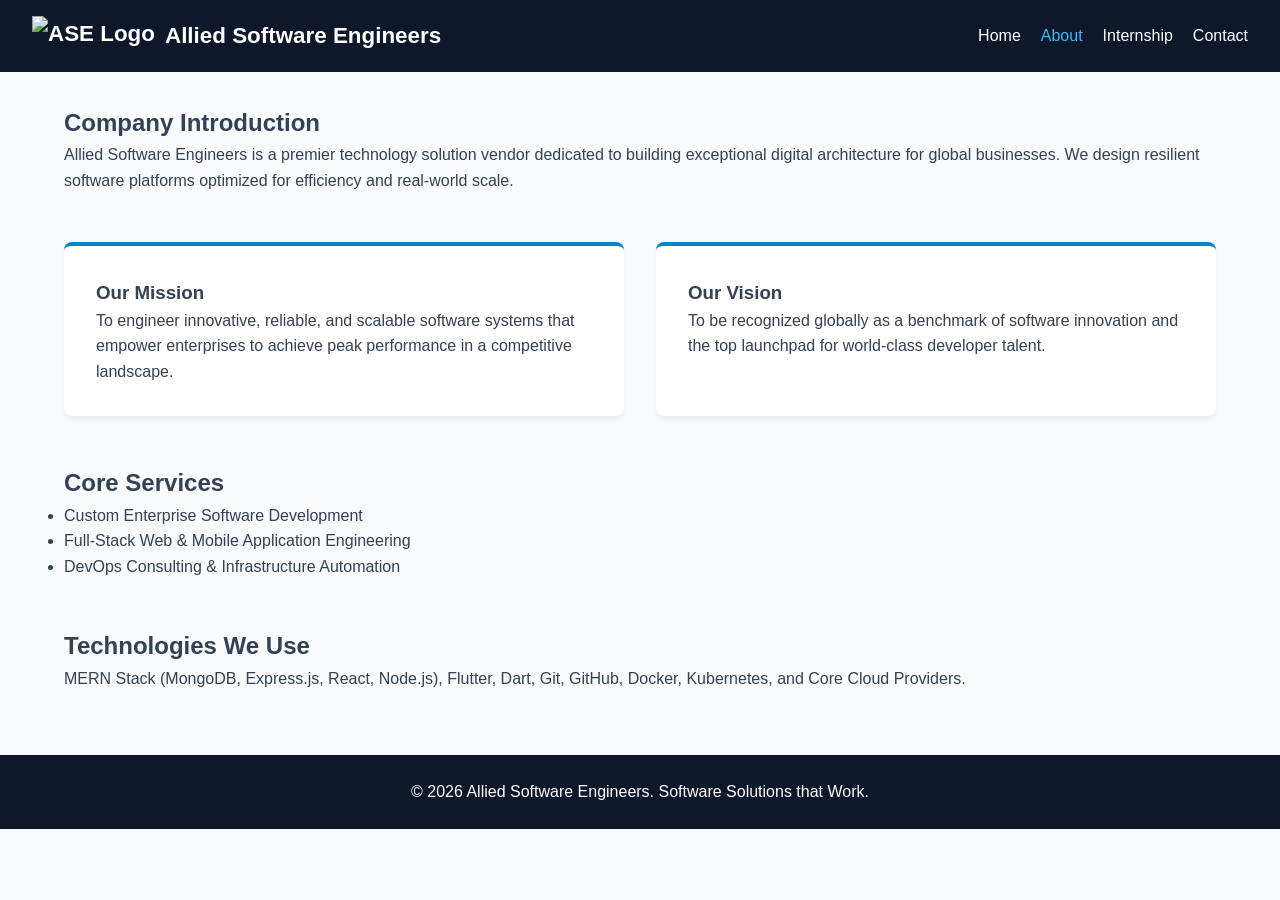
==== about.html @ 48a181c4 "Refactor: Enhanced application footer info semantics" ====
<!DOCTYPE html>
<html lang="en">
<head>
    <meta charset="UTF-8">
    <meta name="viewport" content="width=device-width, initial-scale=1.0">
    <title>About Us - Allied Software Engineers</title>
    <link rel="stylesheet" href="css/style.css">
</head>
<body>

    <nav class="navbar">
        <div class="nav-logo">
            <img src="images/logo.png" alt="ASE Logo">
            <span>Allied Software Engineers</span>
        </div>
        <ul class="nav-links">
            <li><a href="index.html">Home</a></li>
            <li><a href="about.html" class="active">About</a></li>
            <li><a href="internship.html">Internship</a></li>
            <li><a href="contact.html">Contact</a></li>
        </ul>
    </nav>

    <main class="container">
        <section style="margin-bottom: 3rem;">
            <h2>Company Introduction</h2>
            <p>Allied Software Engineers is a premier technology solution vendor dedicated to building exceptional digital architecture for global businesses. We design resilient software platforms optimized for efficiency and real-world scale.</p>
        </section>

        <div class="grid-layout" style="margin-bottom: 3rem;">
            <div class="card">
                <h3>Our Mission</h3>
                <p>To engineer innovative, reliable, and scalable software systems that empower enterprises to achieve peak performance in a competitive landscape.</p>
            </div>
            <div class="card">
                <h3>Our Vision</h3>
                <p>To be recognized globally as a benchmark of software innovation and the top launchpad for world-class developer talent.</p>
            </div>
        </div>

        <section style="margin-bottom: 3rem;">
            <h2>Core Services</h2>
            <ul>
                <li>Custom Enterprise Software Development</li>
                <li>Full-Stack Web & Mobile Application Engineering</li>
                <li>DevOps Consulting & Infrastructure Automation</li>
            </ul>
        </section>

        <section>
            <h2>Technologies We Use</h2>
            <p>MERN Stack (MongoDB, Express.js, React, Node.js), Flutter, Dart, Git, GitHub, Docker, Kubernetes, and Core Cloud Providers.</p>
        </section>
    </main>

    <footer>
        <p>&copy; 2026 Allied Software Engineers. Software Solutions that Work.</p>
    </footer>

</body>
</html>
---- css/style.css ----
/* Color Palette: Deep Blue & Cyan Accent */
:root {
    --primary-color: #0f172a;
    --secondary-color: #0284c7;
    --accent-color: #38bdf8;
    --text-color: #334155;
    --light-bg: #f8fafc;
    --white: #ffffff;
}

* {
    margin: 0;
    padding: 0;
    box-sizing: border-box;
    font-family: 'Segoe UI', Tahoma, Geneva, Verdana, sans-serif;
}

body {
    background-color: var(--light-bg);
    color: var(--text-color);
    line-height: 1.6;
}

/* Navigation Bar */
.navbar {
    display: flex;
    justify-content: space-between;
    align-items: center;
    background-color: var(--primary-color);
    padding: 1rem 2rem;
    position: sticky;
    top: 0;
    z-index: 1000;
}

.nav-logo {
    display: flex;
    align-items: center;
    gap: 10px;
    color: var(--white);
    font-size: 1.4rem;
    font-weight: bold;
}

.nav-logo img {
    height: 40px;
}

.nav-links {
    display: flex;
    list-style: none;
    gap: 20px;
}

.nav-links a {
    color: var(--white);
    text-decoration: none;
    font-weight: 500;
    transition: color 0.3s ease;
}

.nav-links a:hover, .nav-links a.active {
    color: var(--accent-color);
}

/* Container */
.container {
    max-width: 1200px;
    margin: 2rem auto;
    padding: 0 1.5rem;
}

/* Hero Section */
.hero {
    background: linear-gradient(rgba(15, 23, 42, 0.8), rgba(15, 23, 42, 0.9)), url('../images/hero-bg.jpg') no-repeat center center/cover;
    color: var(--white);
    text-align: center;
    padding: 5rem 1rem;
}

.hero h1 {
    font-size: 2.5rem;
    margin-bottom: 1rem;
}

.hero p {
    font-size: 1.2rem;
    margin-bottom: 1.5rem;
    color: var(--accent-color);
}

/* Buttons */
.btn {
    display: inline-block;
    background-color: var(--secondary-color);
    color: var(--white);
    padding: 0.75rem 1.5rem;
    border: none;
    border-radius: 5px;
    text-decoration: none;
    font-weight: bold;
    cursor: pointer;
    transition: background 0.3s;
}

.btn:hover {
    background-color: var(--accent-color);
}

/* Cards Section */
.grid-layout {
    display: grid;
    grid-template-columns: repeat(auto-fit, minmax(280px, 1fr));
    gap: 2rem;
    margin-top: 2rem;
}

.card {
    background: var(--white);
    padding: 2rem;
    border-radius: 8px;
    box-shadow: 0 4px 6px rgba(0,0,0,0.05);
    transition: transform 0.3s, box-shadow 0.3s;
    border-top: 4px solid var(--secondary-color);
}

.card:hover {
    transform: translateY(-5px);
    box-shadow: 0 10px 15px rgba(0,0,0,0.1);
}

/* Tables */
table {
    width: 100%;
    border-collapse: collapse;
    margin: 2rem 0;
    background: var(--white);
    box-shadow: 0 4px 6px rgba(0,0,0,0.05);
}

th, td {
    padding: 1rem;
    text-align: left;
    border-bottom: 1px solid #e2e8f0;
}

th {
    background-color: var(--primary-color);
    color: var(--white);
}

tr:hover {
    background-color: #f1f5f9;
}

/* Forms */
.form-group {
    margin-bottom: 1.25rem;
}

.form-group label {
    display: block;
    margin-bottom: 0.5rem;
    font-weight: 600;
}

.form-control {
    width: 100%;
    padding: 0.75rem;
    border: 1px solid #cbd5e1;
    border-radius: 5px;
    outline: none;
}

.form-control:focus {
    border-color: var(--secondary-color);
}

.error-msg {
    color: #ef4444;
    font-size: 0.85rem;
    margin-top: 0.25rem;
    display: block;
}

.success-banner {
    background-color: #dcfce7;
    color: #15803d;
    padding: 1rem;
    border-radius: 5px;
    margin-bottom: 1rem;
    display: none;
}

/* Footer */
footer {
    background-color: var(--primary-color);
    color: var(--white);
    text-align: center;
    padding: 1.5rem;
    margin-top: 4rem;
}

/* Responsive Breakpoint */
@media (max-width: 768px) {
    .navbar {
        flex-direction: column;
        gap: 10px;
    }
    .nav-links {
        flex-direction: column;
        align-items: center;
        gap: 10px;
    }
}
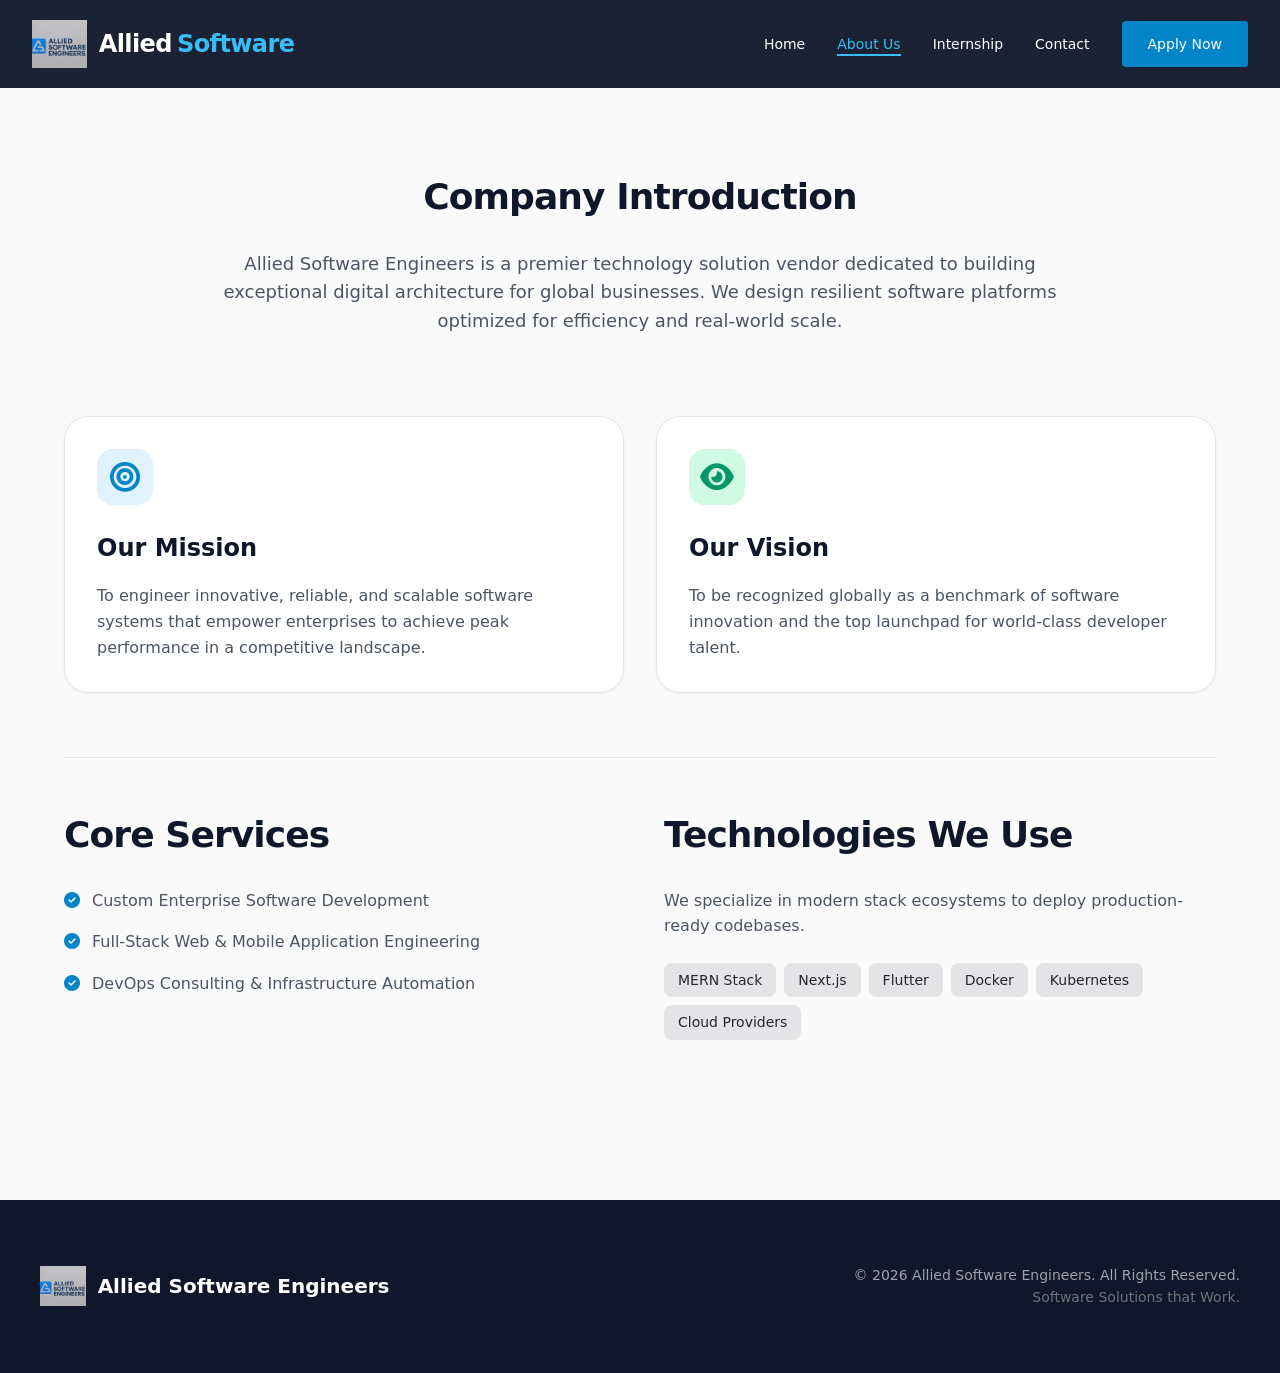
==== commit 747defbb: "Initial Commit: Added Core HTML structure, CSS layout styling and Form validation engines" ====
--- a/about.html
+++ b/about.html
@@ -4,6 +4,7 @@
     <meta charset="UTF-8">
     <meta name="viewport" content="width=device-width, initial-scale=1.0">
     <title>About Us - Allied Software Engineers</title>
+    <link rel="stylesheet" href="https://cdnjs.cloudflare.com/ajax/libs/font-awesome/6.6.0/css/all.min.css">
     <link rel="stylesheet" href="css/style.css">
 </head>
 <body>
@@ -11,50 +12,100 @@
     <nav class="navbar">
         <div class="nav-logo">
             <img src="images/logo.png" alt="ASE Logo">
-            <span>Allied Software Engineers</span>
+            <div>
+                <span class="brand-allied">Allied</span>
+                <span class="brand-software">Software</span>
+            </div>
         </div>
+        
         <ul class="nav-links">
             <li><a href="index.html">Home</a></li>
-            <li><a href="about.html" class="active">About</a></li>
+            <li><a href="about.html" class="active">About Us</a></li>
             <li><a href="internship.html">Internship</a></li>
             <li><a href="contact.html">Contact</a></li>
+            <li><a href="contact.html" class="apply-btn">Apply Now</a></li>
         </ul>
     </nav>
 
     <main class="container">
-        <section style="margin-bottom: 3rem;">
+        
+        <section class="text-center max-w-4xl" style="margin-bottom: 5rem;">
             <h2>Company Introduction</h2>
-            <p>Allied Software Engineers is a premier technology solution vendor dedicated to building exceptional digital architecture for global businesses. We design resilient software platforms optimized for efficiency and real-world scale.</p>
+            <p class="lead-text">
+                Allied Software Engineers is a premier technology solution vendor dedicated to building exceptional digital architecture for global businesses. We design resilient software platforms optimized for efficiency and real-world scale.
+            </p>
         </section>
 
-        <div class="grid-layout" style="margin-bottom: 3rem;">
+        <div class="grid-layout">
             <div class="card">
+                <div class="card-icon icon-sky">
+                    <i class="fas fa-bullseye"></i>
+                </div>
                 <h3>Our Mission</h3>
-                <p>To engineer innovative, reliable, and scalable software systems that empower enterprises to achieve peak performance in a competitive landscape.</p>
+                <p>
+                    To engineer innovative, reliable, and scalable software systems that empower enterprises to achieve peak performance in a competitive landscape.
+                </p>
             </div>
+            
             <div class="card">
+                <div class="card-icon icon-emerald">
+                    <i class="fas fa-eye"></i>
+                </div>
                 <h3>Our Vision</h3>
-                <p>To be recognized globally as a benchmark of software innovation and the top launchpad for world-class developer talent.</p>
+                <p>
+                    To be recognized globally as a benchmark of software innovation and the top launchpad for world-class developer talent.
+                </p>
             </div>
         </div>
 
-        <section style="margin-bottom: 3rem;">
-            <h2>Core Services</h2>
-            <ul>
-                <li>Custom Enterprise Software Development</li>
-                <li>Full-Stack Web & Mobile Application Engineering</li>
-                <li>DevOps Consulting & Infrastructure Automation</li>
-            </ul>
-        </section>
+        <div class="split-sections">
+            <section>
+                <h2>Core Services</h2>
+                <ul class="services-list">
+                    <li>
+                        <i class="fas fa-check-circle"></i>
+                        <span>Custom Enterprise Software Development</span>
+                    </li>
+                    <li>
+                        <i class="fas fa-check-circle"></i>
+                        <span>Full-Stack Web & Mobile Application Engineering</span>
+                    </li>
+                    <li>
+                        <i class="fas fa-check-circle"></i>
+                        <span>DevOps Consulting & Infrastructure Automation</span>
+                    </li>
+                </ul>
+            </section>
 
-        <section>
-            <h2>Technologies We Use</h2>
-            <p>MERN Stack (MongoDB, Express.js, React, Node.js), Flutter, Dart, Git, GitHub, Docker, Kubernetes, and Core Cloud Providers.</p>
-        </section>
+            <section>
+                <h2>Technologies We Use</h2>
+                <p class="lead-text" style="font-size: 1rem; margin-bottom: 1rem;">
+                    We specialize in modern stack ecosystems to deploy production-ready codebases.
+                </p>
+                <div class="tech-badges">
+                    <span class="badge">MERN Stack</span>
+                    <span class="badge">Next.js</span>
+                    <span class="badge">Flutter</span>
+                    <span class="badge">Docker</span>
+                    <span class="badge">Kubernetes</span>
+                    <span class="badge">Cloud Providers</span>
+                </div>
+            </section>
+        </div>
+
     </main>
 
     <footer>
-        <p>&copy; 2026 Allied Software Engineers. Software Solutions that Work.</p>
+        <div class="footer-content">
+            <div class="footer-logo">
+                <img src="images/logo.png" alt="ASE Logo">
+                <span class="text-white">Allied Software Engineers</span>
+            </div>
+            <div class="footer-info">
+                &copy; 2026 Allied Software Engineers. All Rights Reserved.<br>
+                <span class="copyright-span">Software Solutions that Work.</span>
+            </div>
+        </div>
     </footer>
 
 </body>
--- a/css/style.css
+++ b/css/style.css
@@ -1,215 +1,494 @@
 /* Color Palette: Deep Blue & Cyan Accent */
 :root {
-    --primary-color: #0f172a;
-    --secondary-color: #0284c7;
-    --accent-color: #38bdf8;
-    --text-color: #334155;
-    --light-bg: #f8fafc;
+    --primary-color: #0f172a;        /* Dark Slate Blue */
+    --secondary-color: #0284c8;      /* Sky Blue / Apply Button */
+    --secondary-hover: #0369a1;      /* Darker Sky Blue for Hover */
+    --accent-color: #38bdf8;         /* Cyan Accent Line */
+    --text-main: #0f172a;            /* Zinc 900 */
+    --text-muted: #4b5563;           /* Zinc 600 */
+    --light-bg: #f4f4f5;             /* Zinc 100 for sections */
+    --body-bg: #fafafa;              /* Zinc 50 for body */
     --white: #ffffff;
-}
-
+    --border-color: #e4e4e7;         /* Zinc 200 */
+}
+
+/* Base Reset */
 * {
     margin: 0;
     padding: 0;
     box-sizing: border-box;
-    font-family: 'Segoe UI', Tahoma, Geneva, Verdana, sans-serif;
+    font-family: 'Inter', 'Segoe UI', system-ui, sans-serif;
 }
 
 body {
-    background-color: var(--light-bg);
-    color: var(--text-color);
+    background-color: var(--body-bg);
+    color: var(--text-main);
     line-height: 1.6;
 }
 
-/* Navigation Bar */
+/* ==========================================
+   1. RESPONSIVE NAVIGATION BAR & HOVER EFFECTS
+   ========================================== */
 .navbar {
     display: flex;
     justify-content: space-between;
     align-items: center;
-    background-color: var(--primary-color);
-    padding: 1rem 2rem;
+    background-color: rgba(15, 23, 42, 0.95);
+    backdrop-filter: blur(16px);
+    padding: 1.25rem 2rem;
     position: sticky;
     top: 0;
     z-index: 1000;
+    border-b: 1px solid rgba(255, 255, 255, 0.1);
 }
 
 .nav-logo {
     display: flex;
     align-items: center;
-    gap: 10px;
-    color: var(--white);
-    font-size: 1.4rem;
-    font-weight: bold;
+    gap: 12px;
 }
 
 .nav-logo img {
-    height: 40px;
+    height: 48px;
+    width: auto;
+}
+
+.nav-logo .brand-allied {
+    font-weight: 600;
+    font-size: 1.5rem;
+    color: var(--white);
+    letter-spacing: -0.025em;
+}
+
+.nav-logo .brand-software {
+    font-weight: 600;
+    font-size: 1.5rem;
+    color: var(--accent-color);
+    letter-spacing: -0.025em;
 }
 
 .nav-links {
     display: flex;
     list-style: none;
-    gap: 20px;
+    gap: 2rem;
+    align-items: center;
 }
 
 .nav-links a {
     color: var(--white);
     text-decoration: none;
     font-weight: 500;
+    font-size: 0.875rem;
+    position: relative;
     transition: color 0.3s ease;
 }
 
-.nav-links a:hover, .nav-links a.active {
+.nav-links a:hover, 
+.nav-links a.active {
     color: var(--accent-color);
 }
 
-/* Container */
+/* Navigation Underline Animation Effect */
+.nav-links a::after {
+    content: '';
+    position: absolute;
+    width: 0;
+    height: 2px;
+    bottom: -4px;
+    left: 0;
+    background-color: var(--accent-color);
+    transition: width 0.3s ease;
+}
+
+.nav-links a:hover::after,
+.nav-links a.active::after {
+    width: 100%;
+}
+
+/* ==========================================
+   2. BUTTONS (Standard Rectangular Design)
+   ========================================== */
+.apply-btn {
+    background-color: var(--secondary-color);
+    color: var(--white);
+    padding: 10px 24px;
+    border-radius: 4px; /* Clean Horizontal Box */
+    font-weight: 600;
+    text-decoration: none;
+    font-size: 0.95rem;
+    transition: all 0.3s cubic-bezier(0.4, 0, 0.2, 1);
+    border: 2px solid transparent;
+    display: inline-flex;
+    align-items: center;
+}
+
+.apply-btn:hover {
+    background-color: var(--secondary-hover);
+    transform: translateY(-2px);
+    box-shadow: 0 10px 15px rgba(2, 132, 200, 0.3);
+}
+
+/* General Layout Container */
 .container {
     max-width: 1200px;
-    margin: 2rem auto;
-    padding: 0 1.5rem;
-}
-
-/* Hero Section */
-.hero {
-    background: linear-gradient(rgba(15, 23, 42, 0.8), rgba(15, 23, 42, 0.9)), url('../images/hero-bg.jpg') no-repeat center center/cover;
-    color: var(--white);
+    margin: 0 auto;
+    padding: 5rem 1.5rem;
+}
+
+.text-center {
     text-align: center;
-    padding: 5rem 1rem;
-}
-
-.hero h1 {
-    font-size: 2.5rem;
-    margin-bottom: 1rem;
-}
-
-.hero p {
-    font-size: 1.2rem;
+}
+
+.max-w-4xl {
+    max-width: 56rem;
+    margin-left: auto;
+    margin-right: auto;
+}
+
+/* Headings Base */
+h2 {
+    font-size: 2.25rem;
+    font-weight: 600;
+    letter-spacing: -0.025em;
     margin-bottom: 1.5rem;
-    color: var(--accent-color);
-}
-
-/* Buttons */
-.btn {
-    display: inline-block;
-    background-color: var(--secondary-color);
-    color: var(--white);
-    padding: 0.75rem 1.5rem;
-    border: none;
-    border-radius: 5px;
-    text-decoration: none;
-    font-weight: bold;
-    cursor: pointer;
-    transition: background 0.3s;
-}
-
-.btn:hover {
-    background-color: var(--accent-color);
-}
-
-/* Cards Section */
+}
+
+p.lead-text {
+    font-size: 1.125rem;
+    color: var(--text-muted);
+    margin-bottom: 2rem;
+}
+
+/* ==========================================
+   3. MODERN CARDS & HOVER EFFECTS
+   ========================================== */
 .grid-layout {
     display: grid;
-    grid-template-columns: repeat(auto-fit, minmax(280px, 1fr));
+    grid-template-columns: repeat(auto-fit, minmax(300px, 1fr));
     gap: 2rem;
     margin-top: 2rem;
+    margin-bottom: 4rem;
 }
 
 .card {
     background: var(--white);
     padding: 2rem;
-    border-radius: 8px;
-    box-shadow: 0 4px 6px rgba(0,0,0,0.05);
-    transition: transform 0.3s, box-shadow 0.3s;
-    border-top: 4px solid var(--secondary-color);
+    border-radius: 1.5rem; /* rounded-3xl match */
+    box-shadow: 0 1px 3px rgba(0, 0, 0, 0.05);
+    border: 1px solid var(--border-color);
+    transition: all 0.4s cubic-bezier(0.4, 0, 0.2, 1);
 }
 
 .card:hover {
-    transform: translateY(-5px);
-    box-shadow: 0 10px 15px rgba(0,0,0,0.1);
-}
-
-/* Tables */
+    transform: translateY(-12px);
+    box-shadow: 0 25px 50px -12px rgba(0, 0, 0, 0.25);
+}
+
+/* Card Icons Wrapper */
+.card-icon {
+    width: 3.5rem;
+    height: 3.5rem;
+    border-radius: 1rem;
+    display: flex;
+    align-items: center;
+    justify-content: center;
+    font-size: 1.875rem;
+    margin-bottom: 1.5rem;
+}
+
+.icon-orange { background-color: #ffedd5; color: #ea580c; }
+.icon-purple { background-color: #f3e8ff; color: #9333ea; }
+.icon-rose { background-color: #ffe4e6; color: #e11d48; }
+.icon-sky { background-color: #e0f2fe; color: #0284c8; }
+.icon-emerald { background-color: #d1fae5; color: #059669; }
+
+.card h3 {
+    font-size: 1.5rem;
+    font-weight: 600;
+    margin-bottom: 1rem;
+}
+
+.card p {
+    color: var(--text-muted);
+}
+
+.card p strong {
+    color: var(--text-main);
+}
+
+/* Lists styling */
+.services-list {
+    list-style: none;
+    margin-top: 1.5rem;
+}
+
+.services-list li {
+    display: flex;
+    align-items: flex-start;
+    gap: 12px;
+    color: var(--text-muted);
+    margin-bottom: 1rem;
+}
+
+.services-list i {
+    color: var(--secondary-color);
+    margin-top: 4px;
+}
+
+/* Badges/Tags styling */
+.tech-badges {
+    display: flex;
+    flex-wrap: wrap;
+    gap: 0.5rem;
+    margin-top: 1.5rem;
+}
+
+.badge {
+    background-color: #e4e4e7;
+    color: #27272a;
+    padding: 0.375rem 0.875rem;
+    border-radius: 0.5rem;
+    font-size: 0.875rem;
+    font-weight: 500;
+}
+
+/* Split content grid divider line */
+.split-sections {
+    display: grid;
+    grid-template-columns: repeat(auto-fit, minmax(450px, 1fr));
+    gap: 3rem;
+    padding-top: 3rem;
+    border-top: 1px solid var(--border-color);
+}
+
+/* ==========================================
+   4. TABLE STYLING
+   ========================================== */
+.table-container {
+    overflow-x: auto;
+    background: var(--white);
+    border-radius: 1rem;
+    box-shadow: 0 1px 3px rgba(0, 0, 0, 0.05);
+    border: 1px solid var(--border-color);
+    margin-top: 2rem;
+}
+
 table {
     width: 100%;
     border-collapse: collapse;
-    margin: 2rem 0;
-    background: var(--white);
-    box-shadow: 0 4px 6px rgba(0,0,0,0.05);
+    text-align: left;
 }
 
 th, td {
-    padding: 1rem;
-    text-align: left;
-    border-bottom: 1px solid #e2e8f0;
+    padding: 1.25rem;
 }
 
 th {
     background-color: var(--primary-color);
     color: var(--white);
-}
-
-tr:hover {
-    background-color: #f1f5f9;
-}
-
-/* Forms */
+    font-size: 0.875rem;
+    font-weight: 600;
+    text-transform: uppercase;
+    letter-spacing: 0.05em;
+}
+
+td {
+    color: var(--text-muted);
+    border-bottom: 1px solid var(--border-color);
+}
+
+tr:last-child td {
+    border-bottom: none;
+}
+
+tbody tr {
+    transition: background-color 0.2s ease;
+}
+
+tbody tr:hover {
+    background-color: #f4f4f5; /* Subtle row hover */
+}
+
+tbody td:first-child {
+    font-weight: 600;
+    color: var(--text-main);
+    white-space: nowrap;
+}
+
+/* ==========================================
+   5. COMPACT REGISTER/CONTACT FORM STYLING
+   ========================================== */
+.form-wrapper {
+    max-width: 36rem;
+    margin: 0 auto;
+}
+
+.form-card {
+    background: var(--white);
+    padding: 2rem;
+    border-radius: 1.5rem;
+    box-shadow: 0 1px 3px rgba(0, 0, 0, 0.05);
+    border: 1px solid var(--border-color);
+}
+
 .form-group {
-    margin-bottom: 1.25rem;
+    display: flex;
+    flex-direction: column;
+    gap: 0.375rem;
+    margin-bottom: 1.5rem;
 }
 
 .form-group label {
-    display: block;
-    margin-bottom: 0.5rem;
-    font-weight: 600;
+    font-size: 0.875rem;
+    font-weight: 600;
+    color: #374151;
 }
 
 .form-control {
     width: 100%;
-    padding: 0.75rem;
-    border: 1px solid #cbd5e1;
-    border-radius: 5px;
+    padding: 0.75rem 1rem;
+    border: 1px solid var(--border-color);
+    border-radius: 0.5rem;
+    font-size: 1rem;
+    color: var(--text-main);
+    background-color: var(--white);
     outline: none;
+    transition: all 0.2s ease;
+}
+
+.form-control::placeholder {
+    color: #a1a1aa;
 }
 
 .form-control:focus {
     border-color: var(--secondary-color);
-}
-
-.error-msg {
-    color: #ef4444;
-    font-size: 0.85rem;
-    margin-top: 0.25rem;
-    display: block;
-}
-
+    box-shadow: 0 0 0 4px #e0f2fe;
+}
+
+textarea.form-control {
+    resize: none;
+}
+
+.submit-btn {
+    width: 100%;
+    background-color: var(--secondary-color);
+    color: var(--white);
+    padding: 0.875rem;
+    border: none;
+    border-radius: 0.5rem;
+    font-size: 1rem;
+    font-weight: 600;
+    cursor: pointer;
+    box-shadow: 0 1px 2px rgba(0, 0, 0, 0.05);
+    transition: all 0.2s ease;
+}
+
+.submit-btn:hover {
+    background-color: var(--secondary-hover);
+}
+
+.submit-btn:active {
+    transform: scale(0.99);
+}
+
+/* Banner system alerts */
 .success-banner {
-    background-color: #dcfce7;
-    color: #15803d;
-    padding: 1rem;
-    border-radius: 5px;
-    margin-bottom: 1rem;
+    background-color: #ecfdf5;
+    border: 1px solid #a7f3d0;
+    color: #065f46;
+    padding: 0.875rem 1rem;
+    border-radius: 0.75rem;
+    margin-bottom: 1.5rem;
+    text-align: center;
+    font-size: 0.875rem;
+    font-weight: 500;
     display: none;
 }
 
-/* Footer */
+/* ==========================================
+   6. FOOTER STYLE
+   ========================================== */
 footer {
     background-color: var(--primary-color);
-    color: var(--white);
-    text-align: center;
-    padding: 1.5rem;
-    margin-top: 4rem;
-}
-
-/* Responsive Breakpoint */
+    color: #a1a1aa; /* Zinc 400 */
+    padding: 4rem 1.5rem;
+    margin-top: 5rem;
+}
+
+.footer-content {
+    max-width: 1200px;
+    margin: 0 auto;
+    display: flex;
+    justify-content: space-between;
+    align-items: center;
+    gap: 2rem;
+}
+
+.footer-logo {
+    display: flex;
+    align-items: center;
+    gap: 12px;
+}
+
+.footer-logo img {
+    height: 40px;
+}
+
+.footer-logo .text-white {
+    color: var(--white);
+    font-size: 1.25rem;
+    font-weight: 600;
+}
+
+.footer-info {
+    font-size: 0.875rem;
+    text-align: right;
+}
+
+.footer-info .copyright-span {
+    color: #71717a; /* Zinc 500 */
+}
+
+/* ==========================================
+   7. RESPONSIVE MEDIA QUERIES (BREAKPOINTS)
+   ========================================== */
 @media (max-width: 768px) {
     .navbar {
         flex-direction: column;
-        gap: 10px;
-    }
+        gap: 1.25rem;
+        padding: 1.25rem 1rem;
+    }
+    
     .nav-links {
         flex-direction: column;
-        align-items: center;
-        gap: 10px;
+        width: 100%;
+        gap: 1rem;
+    }
+
+    .apply-btn {
+        width: 100%;
+        justify-content: center;
+    }
+
+    .container {
+        padding: 3rem 1rem;
+    }
+
+    h2 {
+        font-size: 1.75rem;
+    }
+
+    .split-sections {
+        grid-template-columns: 1fr;
+        gap: 2rem;
+    }
+
+    .footer-content {
+        flex-direction: column;
+        text-align: center;
+    }
+
+    .footer-info {
+        text-align: center;
     }
 }
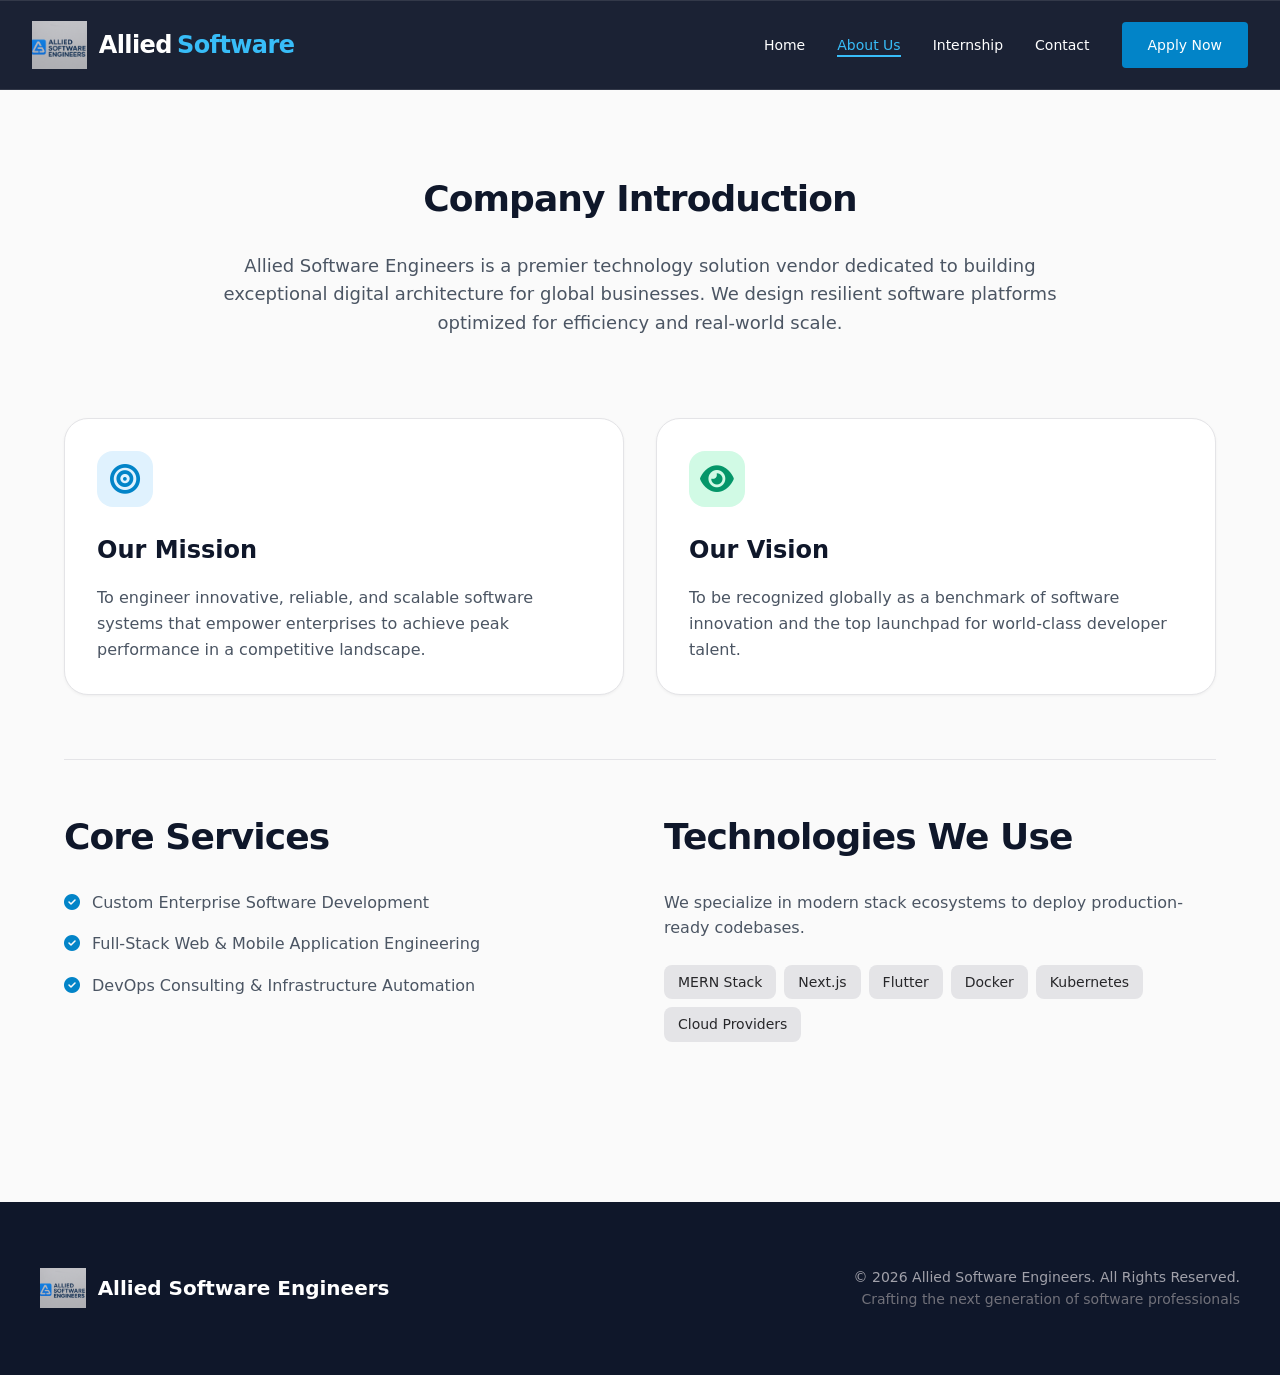
==== commit 6088063d: "Fix: Synchronize footer text across all layout pages" ====
--- a/about.html
+++ b/about.html
@@ -103,7 +103,7 @@
             </div>
             <div class="footer-info">
                 &copy; 2026 Allied Software Engineers. All Rights Reserved.<br>
-                <span class="copyright-span">Software Solutions that Work.</span>
+                <span class="copyright-span">Crafting the next generation of software professionals</span>
             </div>
         </div>
     </footer>
--- a/css/style.css
+++ b/css/style.css
@@ -1,18 +1,17 @@
-/* Color Palette: Deep Blue & Cyan Accent */
+
 :root {
-    --primary-color: #0f172a;        /* Dark Slate Blue */
-    --secondary-color: #0284c8;      /* Sky Blue / Apply Button */
-    --secondary-hover: #0369a1;      /* Darker Sky Blue for Hover */
-    --accent-color: #38bdf8;         /* Cyan Accent Line */
-    --text-main: #0f172a;            /* Zinc 900 */
-    --text-muted: #4b5563;           /* Zinc 600 */
-    --light-bg: #f4f4f5;             /* Zinc 100 for sections */
-    --body-bg: #fafafa;              /* Zinc 50 for body */
+    --primary-color: #0f172a;        
+    --secondary-color: #0284c8;      
+    --secondary-hover: #0369a1;      
+    --accent-color: #38bdf8;         
+    --text-main: #0f172a;            
+    --text-muted: #4b5563;           
+    --light-bg: #f4f4f5;             
+    --body-bg: #fafafa;              
     --white: #ffffff;
-    --border-color: #e4e4e7;         /* Zinc 200 */
-}
-
-/* Base Reset */
+    --border-color: #e4e4e7;         
+}
+
 * {
     margin: 0;
     padding: 0;
@@ -26,9 +25,7 @@
     line-height: 1.6;
 }
 
-/* ==========================================
-   1. RESPONSIVE NAVIGATION BAR & HOVER EFFECTS
-   ========================================== */
+
 .navbar {
     display: flex;
     justify-content: space-between;
@@ -39,7 +36,7 @@
     position: sticky;
     top: 0;
     z-index: 1000;
-    border-b: 1px solid rgba(255, 255, 255, 0.1);
+    border-block: 1px solid rgba(255, 255, 255, 0.1);
 }
 
 .nav-logo {
@@ -88,7 +85,6 @@
     color: var(--accent-color);
 }
 
-/* Navigation Underline Animation Effect */
 .nav-links a::after {
     content: '';
     position: absolute;
@@ -105,9 +101,6 @@
     width: 100%;
 }
 
-/* ==========================================
-   2. BUTTONS (Standard Rectangular Design)
-   ========================================== */
 .apply-btn {
     background-color: var(--secondary-color);
     color: var(--white);
@@ -128,7 +121,6 @@
     box-shadow: 0 10px 15px rgba(2, 132, 200, 0.3);
 }
 
-/* General Layout Container */
 .container {
     max-width: 1200px;
     margin: 0 auto;
@@ -145,7 +137,6 @@
     margin-right: auto;
 }
 
-/* Headings Base */
 h2 {
     font-size: 2.25rem;
     font-weight: 600;
@@ -158,10 +149,6 @@
     color: var(--text-muted);
     margin-bottom: 2rem;
 }
-
-/* ==========================================
-   3. MODERN CARDS & HOVER EFFECTS
-   ========================================== */
 .grid-layout {
     display: grid;
     grid-template-columns: repeat(auto-fit, minmax(300px, 1fr));
@@ -173,7 +160,7 @@
 .card {
     background: var(--white);
     padding: 2rem;
-    border-radius: 1.5rem; /* rounded-3xl match */
+    border-radius: 1.5rem;
     box-shadow: 0 1px 3px rgba(0, 0, 0, 0.05);
     border: 1px solid var(--border-color);
     transition: all 0.4s cubic-bezier(0.4, 0, 0.2, 1);
@@ -184,7 +171,6 @@
     box-shadow: 0 25px 50px -12px rgba(0, 0, 0, 0.25);
 }
 
-/* Card Icons Wrapper */
 .card-icon {
     width: 3.5rem;
     height: 3.5rem;
@@ -216,7 +202,6 @@
     color: var(--text-main);
 }
 
-/* Lists styling */
 .services-list {
     list-style: none;
     margin-top: 1.5rem;
@@ -235,7 +220,6 @@
     margin-top: 4px;
 }
 
-/* Badges/Tags styling */
 .tech-badges {
     display: flex;
     flex-wrap: wrap;
@@ -252,7 +236,6 @@
     font-weight: 500;
 }
 
-/* Split content grid divider line */
 .split-sections {
     display: grid;
     grid-template-columns: repeat(auto-fit, minmax(450px, 1fr));
@@ -261,9 +244,6 @@
     border-top: 1px solid var(--border-color);
 }
 
-/* ==========================================
-   4. TABLE STYLING
-   ========================================== */
 .table-container {
     overflow-x: auto;
     background: var(--white);
@@ -306,7 +286,7 @@
 }
 
 tbody tr:hover {
-    background-color: #f4f4f5; /* Subtle row hover */
+    background-color: #f4f4f5; 
 }
 
 tbody td:first-child {
@@ -315,9 +295,7 @@
     white-space: nowrap;
 }
 
-/* ==========================================
-   5. COMPACT REGISTER/CONTACT FORM STYLING
-   ========================================== */
+
 .form-wrapper {
     max-width: 36rem;
     margin: 0 auto;
@@ -391,7 +369,6 @@
     transform: scale(0.99);
 }
 
-/* Banner system alerts */
 .success-banner {
     background-color: #ecfdf5;
     border: 1px solid #a7f3d0;
@@ -404,10 +381,6 @@
     font-weight: 500;
     display: none;
 }
-
-/* ==========================================
-   6. FOOTER STYLE
-   ========================================== */
 footer {
     background-color: var(--primary-color);
     color: #a1a1aa; /* Zinc 400 */
@@ -449,9 +422,6 @@
     color: #71717a; /* Zinc 500 */
 }
 
-/* ==========================================
-   7. RESPONSIVE MEDIA QUERIES (BREAKPOINTS)
-   ========================================== */
 @media (max-width: 768px) {
     .navbar {
         flex-direction: column;
